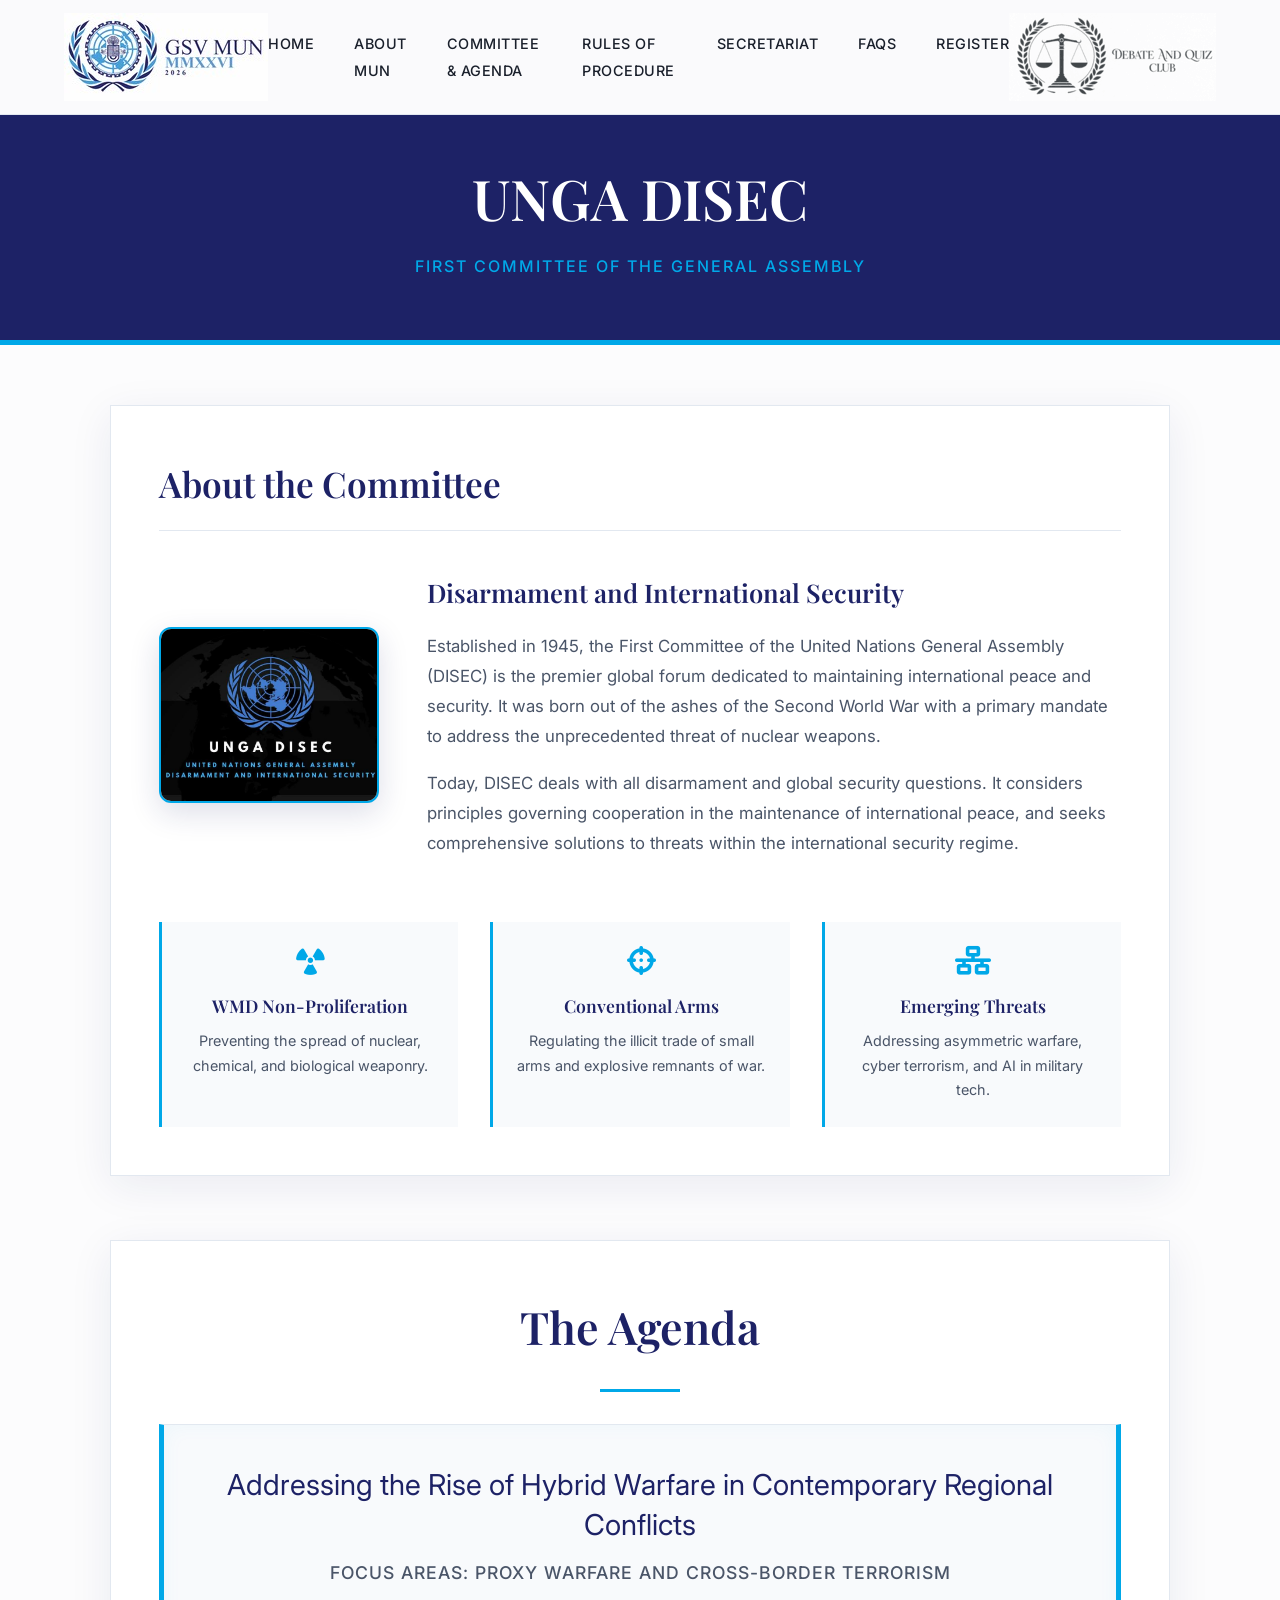
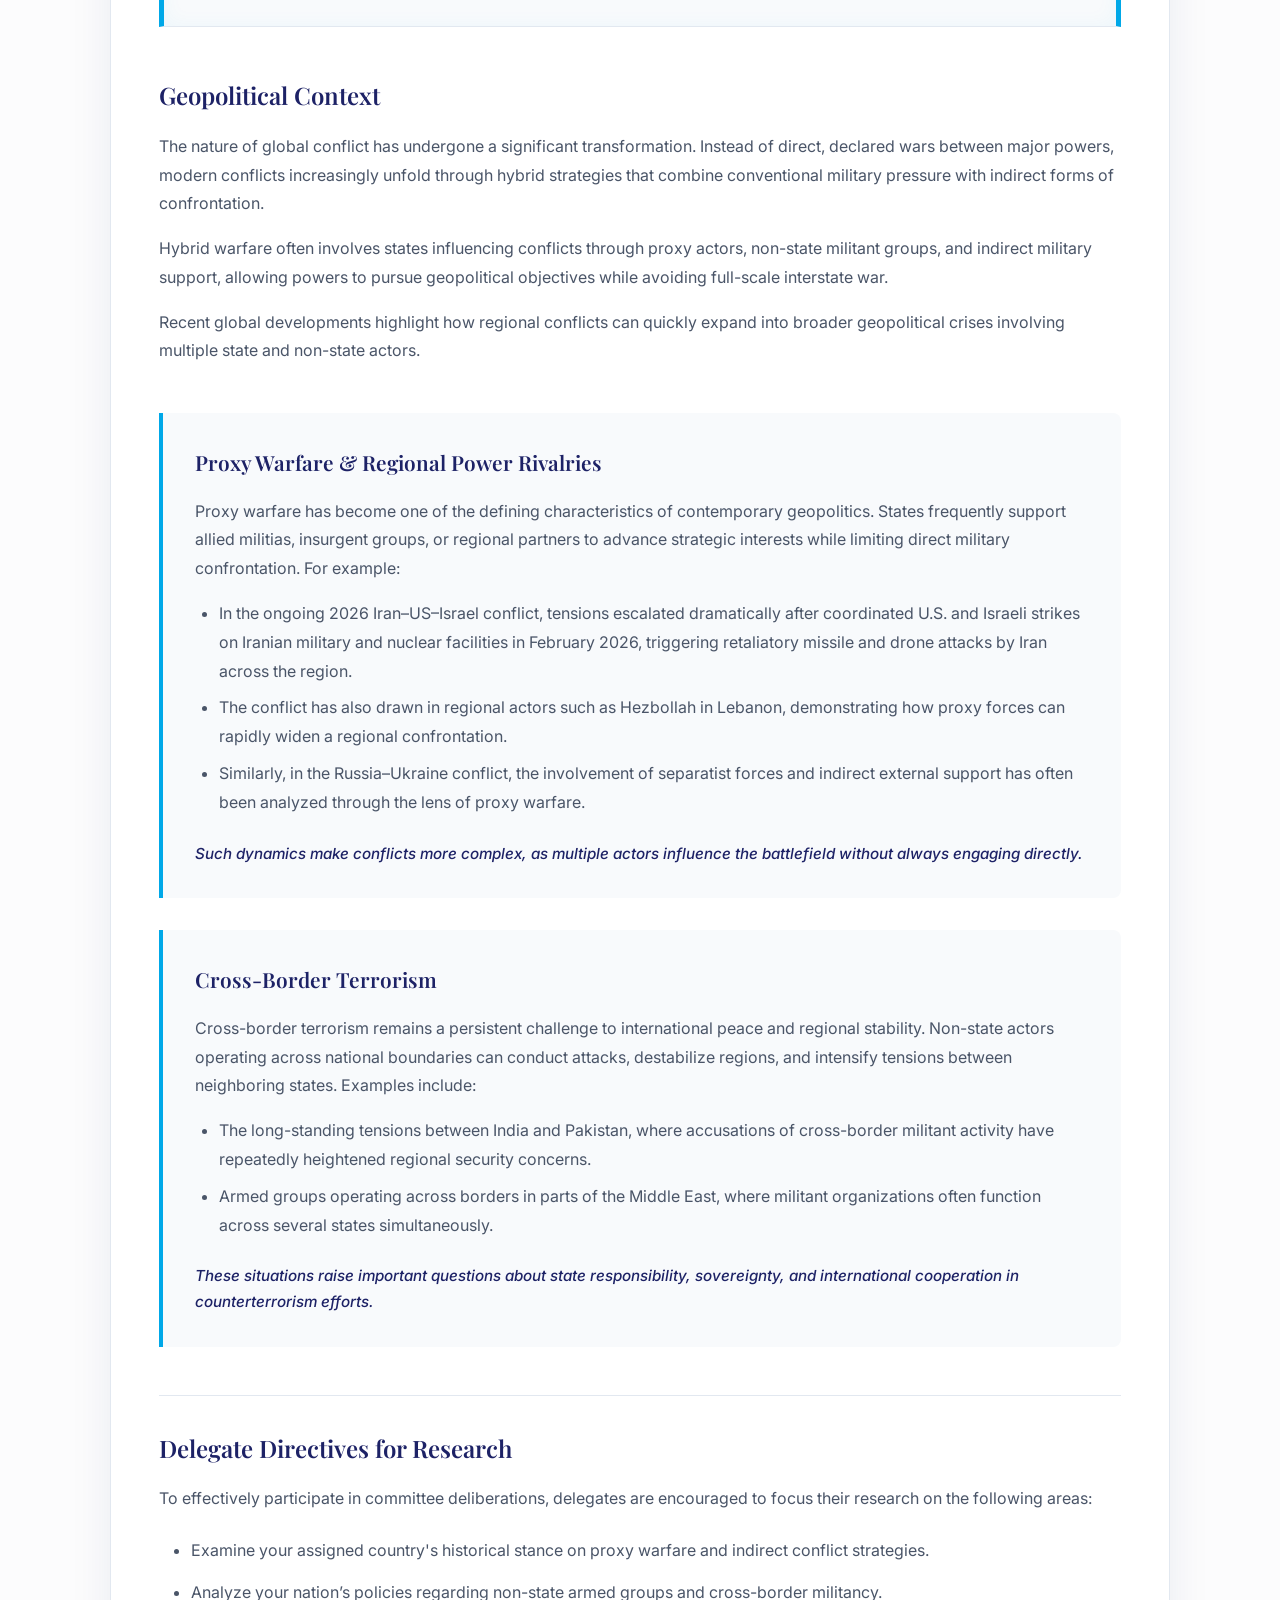
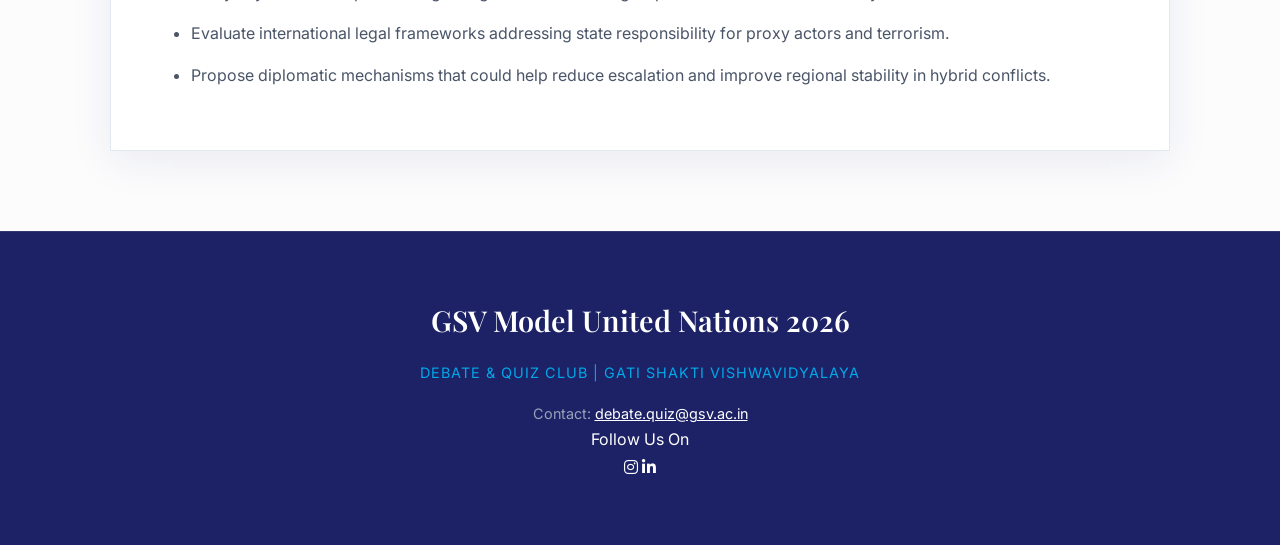
==== committee.html @ 4e517fa3 "First commit" ====
<!doctype html>
<html lang="en">
  <head>
    <meta charset="UTF-8" />
    <meta name="viewport" content="width=device-width, initial-scale=1.0" />
    <title>Committee & Agenda | GSV MUN 2026</title>
    <link rel="stylesheet" href="style.css" />
    <link
      rel="stylesheet"
      href="https://cdnjs.cloudflare.com/ajax/libs/font-awesome/6.4.0/css/all.min.css"
    />
    <style>
      .page-header {
        background-color: var(--logo-dark-blue);
        padding: 150px 20px 60px;
        text-align: center;
        color: var(--white);
        border-bottom: 5px solid var(--logo-bright-blue);
      }
      .page-header h1 {
        color: var(--white);
        font-size: 3.5rem;
        margin-bottom: 0.5rem;
      }

      /* Committee Profile Layout */
      /* Committee Profile Layout */
      /* Committee Profile Layout */
      .committee-profile {
        display: grid;
        grid-template-columns: 220px 1fr;
        gap: 3rem;
        align-items: center; /* Changed from 'start' to 'center' */
        margin-bottom: 4rem;
      }

      .committee-logo-placeholder {
        width: 100%;
        height: auto;
        border-radius: 12px; /* Sleek rounded corners instead of a circle */
        background: #000000; /* Black background to blend with your logo */
        border: 2px solid var(--logo-bright-blue);
        box-shadow: 0 10px 30px rgba(29, 34, 102, 0.15);
        object-fit: cover;
        padding: 0; /* Removed padding so the image fills the frame */
      }
      /* Agenda Focus Box */
      .agenda-title {
        color: var(--logo-dark-blue);
        font-size: 1.8rem;
        line-height: 1.4;
        text-align: center;
        margin: 2rem 0;
        padding: 2.5rem;
        background: #f8fafc;
        border: 1px solid var(--border-light);
        border-left: 5px solid var(--logo-bright-blue);
        border-right: 5px solid var(--logo-bright-blue);
        box-shadow: inset 0 0 20px rgba(0, 168, 232, 0.05);
      }

      /* Mobile Adjustments */
      @media (max-width: 900px) {
        .committee-profile {
          grid-template-columns: 1fr;
          gap: 2rem;
          text-align: center;
        }
        .committee-logo-placeholder {
          max-width: 200px;
          margin: 0 auto;
        }
      }
    </style>
  </head>
  <body>
    <nav class="navbar">
      <img
        src="images/gsv-mun-small (6).jpeg"
        alt="GSV MUN 2026"
        class="nav-logo"
      />

      <ul class="nav-links">
        <li><a href="index.html">Home</a></li>
        <li><a href="about-mun.html">About MUN</a></li>
        <li><a href="committee.html">Committee & Agenda</a></li>
        <li><a href="rules.html">Rules of Procedure</a></li>
        <li><a href="secretariat.html">Secretariat</a></li>
        <li><a href="faq.html">FAQs</a></li>
        <li><a href="register.html">Register</a></li>
      </ul>

      <div class="nav-right">
        <img
          src="images/dnq logo updated (1).png"
          alt="EPITOME '26"
          class="nav-logo"
        />
        <div class="hamburger">
          <span class="bar"></span>
          <span class="bar"></span>
          <span class="bar"></span>
        </div>
      </div>
    </nav>

    <header class="page-header">
      <h1>UNGA DISEC</h1>
      <p
        style="
          color: var(--logo-bright-blue);
          font-family: &quot;Inter&quot;, sans-serif;
          letter-spacing: 2px;
          text-transform: uppercase;
          font-weight: 500;
        "
      >
        First Committee of the General Assembly
      </p>
    </header>

    <main class="container" style="padding-top: 60px">
      <section class="card reveal-element" style="margin-bottom: 4rem">
        <h2
          style="
            font-size: 2.2rem;
            margin-bottom: 2.5rem;
            color: var(--logo-dark-blue);
            border-bottom: 1px solid var(--border-light);
            padding-bottom: 1rem;
          "
        >
          About the Committee
        </h2>

        <div class="committee-profile">
          <img
            src="images/unga-disec.jpg"
            alt="UNGA DISEC Logo"
            class="committee-logo-placeholder"
          />

          <div>
            <h3 style="font-size: 1.6rem; margin-bottom: 1rem">
              Disarmament and International Security
            </h3>
            <p
              style="
                font-size: 1.05rem;
                color: var(--text-body);
                line-height: 1.8;
                margin-bottom: 1rem;
              "
            >
              Established in 1945, the First Committee of the United Nations
              General Assembly (DISEC) is the premier global forum dedicated to
              maintaining international peace and security. It was born out of
              the ashes of the Second World War with a primary mandate to
              address the unprecedented threat of nuclear weapons.
            </p>
            <p
              style="
                font-size: 1.05rem;
                color: var(--text-body);
                line-height: 1.8;
              "
            >
              Today, DISEC deals with all disarmament and global security
              questions. It considers principles governing cooperation in the
              maintenance of international peace, and seeks comprehensive
              solutions to threats within the international security regime.
            </p>
          </div>
        </div>

        <div class="grid-3" style="margin-top: 2rem">
          <div class="info-box" style="margin: 0; text-align: center">
            <i
              class="fa-solid fa-radiation"
              style="
                font-size: 1.8rem;
                color: var(--logo-bright-blue);
                margin-bottom: 1rem;
              "
            ></i>
            <h4 style="font-size: 1.1rem; margin-bottom: 0.5rem">
              WMD Non-Proliferation
            </h4>
            <p style="font-size: 0.9rem">
              Preventing the spread of nuclear, chemical, and biological
              weaponry.
            </p>
          </div>
          <div class="info-box" style="margin: 0; text-align: center">
            <i
              class="fa-solid fa-crosshairs"
              style="
                font-size: 1.8rem;
                color: var(--logo-bright-blue);
                margin-bottom: 1rem;
              "
            ></i>
            <h4 style="font-size: 1.1rem; margin-bottom: 0.5rem">
              Conventional Arms
            </h4>
            <p style="font-size: 0.9rem">
              Regulating the illicit trade of small arms and explosive remnants
              of war.
            </p>
          </div>
          <div class="info-box" style="margin: 0; text-align: center">
            <i
              class="fa-solid fa-network-wired"
              style="
                font-size: 1.8rem;
                color: var(--logo-bright-blue);
                margin-bottom: 1rem;
              "
            ></i>
            <h4 style="font-size: 1.1rem; margin-bottom: 0.5rem">
              Emerging Threats
            </h4>
            <p style="font-size: 0.9rem">
              Addressing asymmetric warfare, cyber terrorism, and AI in military
              tech.
            </p>
          </div>
        </div>
      </section>

      <section class="card reveal-element">
        <h2 class="section-title" style="margin-bottom: 1rem">The Agenda</h2>

        <div class="agenda-title">
          Addressing the Rise of Hybrid Warfare in Contemporary Regional
          Conflicts<br />
          <span
            style="
              font-family: &quot;Inter&quot;, sans-serif;
              font-size: 1.1rem;
              font-weight: 500;
              color: var(--text-body);
              display: block;
              margin-top: 1rem;
              text-transform: uppercase;
              letter-spacing: 1px;
            "
          >
            Focus Areas: Proxy Warfare and Cross-Border Terrorism
          </span>
        </div>

        <h4
          style="
            font-size: 1.5rem;
            margin-top: 3rem;
            margin-bottom: 1rem;
            color: var(--logo-dark-blue);
          "
        >
          Geopolitical Context
        </h4>
        <p
          style="color: var(--text-body); line-height: 1.8; margin-bottom: 1rem"
        >
          The nature of global conflict has undergone a significant
          transformation. Instead of direct, declared wars between major powers,
          modern conflicts increasingly unfold through hybrid strategies that
          combine conventional military pressure with indirect forms of
          confrontation.
        </p>
        <p
          style="color: var(--text-body); line-height: 1.8; margin-bottom: 1rem"
        >
          Hybrid warfare often involves states influencing conflicts through
          proxy actors, non-state militant groups, and indirect military
          support, allowing powers to pursue geopolitical objectives while
          avoiding full-scale interstate war.
        </p>
        <p
          style="color: var(--text-body); line-height: 1.8; margin-bottom: 3rem"
        >
          Recent global developments highlight how regional conflicts can
          quickly expand into broader geopolitical crises involving multiple
          state and non-state actors.
        </p>

        <div
          style="
            background: #f8fafc;
            border-left: 4px solid var(--logo-bright-blue);
            padding: 2rem;
            margin-bottom: 2rem;
            border-radius: 0 8px 8px 0;
          "
        >
          <h4
            style="
              font-size: 1.3rem;
              margin-bottom: 1rem;
              color: var(--logo-dark-blue);
            "
          >
            Proxy Warfare & Regional Power Rivalries
          </h4>
          <p
            style="
              color: var(--text-body);
              line-height: 1.8;
              margin-bottom: 1rem;
            "
          >
            Proxy warfare has become one of the defining characteristics of
            contemporary geopolitics. States frequently support allied militias,
            insurgent groups, or regional partners to advance strategic
            interests while limiting direct military confrontation. For example:
          </p>
          <ul
            style="
              margin-left: 1.5rem;
              color: var(--text-body);
              line-height: 1.8;
              margin-bottom: 1.5rem;
            "
          >
            <li style="margin-bottom: 0.5rem">
              In the ongoing 2026 Iran–US–Israel conflict, tensions escalated
              dramatically after coordinated U.S. and Israeli strikes on Iranian
              military and nuclear facilities in February 2026, triggering
              retaliatory missile and drone attacks by Iran across the region.
            </li>
            <li style="margin-bottom: 0.5rem">
              The conflict has also drawn in regional actors such as Hezbollah
              in Lebanon, demonstrating how proxy forces can rapidly widen a
              regional confrontation.
            </li>
            <li style="margin-bottom: 0.5rem">
              Similarly, in the Russia–Ukraine conflict, the involvement of
              separatist forces and indirect external support has often been
              analyzed through the lens of proxy warfare.
            </li>
          </ul>
          <p
            style="
              color: var(--logo-dark-blue);
              font-weight: 500;
              font-size: 0.95rem;
              font-style: italic;
            "
          >
            Such dynamics make conflicts more complex, as multiple actors
            influence the battlefield without always engaging directly.
          </p>
        </div>

        <div
          style="
            background: #f8fafc;
            border-left: 4px solid var(--logo-bright-blue);
            padding: 2rem;
            margin-bottom: 3rem;
            border-radius: 0 8px 8px 0;
          "
        >
          <h4
            style="
              font-size: 1.3rem;
              margin-bottom: 1rem;
              color: var(--logo-dark-blue);
            "
          >
            Cross-Border Terrorism
          </h4>
          <p
            style="
              color: var(--text-body);
              line-height: 1.8;
              margin-bottom: 1rem;
            "
          >
            Cross-border terrorism remains a persistent challenge to
            international peace and regional stability. Non-state actors
            operating across national boundaries can conduct attacks,
            destabilize regions, and intensify tensions between neighboring
            states. Examples include:
          </p>
          <ul
            style="
              margin-left: 1.5rem;
              color: var(--text-body);
              line-height: 1.8;
              margin-bottom: 1.5rem;
            "
          >
            <li style="margin-bottom: 0.5rem">
              The long-standing tensions between India and Pakistan, where
              accusations of cross-border militant activity have repeatedly
              heightened regional security concerns.
            </li>
            <li style="margin-bottom: 0.5rem">
              Armed groups operating across borders in parts of the Middle East,
              where militant organizations often function across several states
              simultaneously.
            </li>
          </ul>
          <p
            style="
              color: var(--logo-dark-blue);
              font-weight: 500;
              font-size: 0.95rem;
              font-style: italic;
            "
          >
            These situations raise important questions about state
            responsibility, sovereignty, and international cooperation in
            counterterrorism efforts.
          </p>
        </div>

        <h4
          style="
            font-size: 1.5rem;
            margin-bottom: 1rem;
            border-top: 1px solid var(--border-light);
            padding-top: 2rem;
            color: var(--logo-dark-blue);
          "
        >
          Delegate Directives for Research
        </h4>
        <p style="color: var(--text-body); margin-bottom: 1.5rem">
          To effectively participate in committee deliberations, delegates are
          encouraged to focus their research on the following areas:
        </p>

        <ul
          style="margin-left: 2rem; color: var(--text-body); line-height: 1.8"
        >
          <li style="margin-bottom: 0.8rem">
            Examine your assigned country's historical stance on proxy warfare
            and indirect conflict strategies.
          </li>
          <li style="margin-bottom: 0.8rem">
            Analyze your nation’s policies regarding non-state armed groups and
            cross-border militancy.
          </li>
          <li style="margin-bottom: 0.8rem">
            Evaluate international legal frameworks addressing state
            responsibility for proxy actors and terrorism.
          </li>
          <li style="margin-bottom: 0.8rem">
            Propose diplomatic mechanisms that could help reduce escalation and
            improve regional stability in hybrid conflicts.
          </li>
        </ul>
      </section>
    </main>

    <footer>
      <h3 style="font-family: &quot;Playfair Display&quot;, serif">
        GSV Model United Nations 2026
      </h3>

      <p
        style="
          text-transform: uppercase;
          letter-spacing: 1px;
          margin-bottom: 1rem;
          color: var(--logo-bright-blue);
        "
      >
        Debate & Quiz Club | Gati Shakti Vishwavidyalaya
      </p>

      <p>
        Contact:
        <a
          href="mailto:debate.quiz@gsv.ac.in"
          style="color: var(--white); text-decoration: underline"
          >debate.quiz@gsv.ac.in</a
        >
      </p>

      <div class="social-container">
        <span class="social-label">Follow Us On</span>

        <div class="social-icons">
          <a
            href="https://www.instagram.com/d.q.gsv/"
            class="social-icon"
            aria-label="Instagram"
            target="_blank"
          >
            <i class="fa-brands fa-instagram"></i>
          </a>

          <a
            href="https://www.linkedin.com/company/108378145/"
            class="social-icon"
            aria-label="LinkedIn"
            target="_blank"
          >
            <i class="fa-brands fa-linkedin-in"></i>
          </a>
        </div>
      </div>
    </footer>

    <script src="script.js"></script>
  </body>
</html>
---- style.css ----
/* ==========================================================================
   GSV MUN - Premium Global Styles (Logo Matched)
   ========================================================================== */
@import url("https://fonts.googleapis.com/css2?family=Inter:wght@300;400;500;600&family=Playfair+Display:ital,wght@0,500;0,600;0,700;1,500&display=swap");

:root {
  /* Exact colors extracted from the GSV MUN Logo */
  --logo-dark-blue: #1d2266;
  --logo-bright-blue: #00a8e8;

  --text-dark: #1a202c;
  --text-body: #4a5568;
  --bg-light: #fcfcfd;
  --white: #ffffff;
  --border-light: #e2e8f0;
  --shadow-elegant: 0 10px 40px rgba(29, 34, 102, 0.08); /* Tinted to match dark blue */
}

* {
  margin: 0;
  padding: 0;
  box-sizing: border-box;
}

body {
  font-family: "Inter", sans-serif;
  color: var(--text-body);
  background-color: var(--bg-light);
  line-height: 1.7;
  -webkit-font-smoothing: antialiased;
}

h1,
h2,
h3,
h4,
h5 {
  font-family: "Playfair Display", serif;
  color: var(--logo-dark-blue);
  font-weight: 600;
}

a {
  text-decoration: none;
  color: inherit;
  transition: all 0.3s ease;
}

/* ==========================================================================
   Premium Navigation Bar
   ========================================================================== */
.navbar {
  position: fixed;
  top: 0;
  width: 100%;
  background: rgba(255, 255, 255, 0.98);
  backdrop-filter: blur(10px);
  border-bottom: 1px solid var(--border-light);
  display: grid;
  grid-template-columns: auto 1fr auto;
  align-items: center;
  padding: 0.8rem 4rem;
  z-index: 1000;
  transition: box-shadow 0.3s ease;
}

.navbar.scrolled {
  box-shadow: 0 4px 20px rgba(0, 0, 0, 0.04);
}

.logo-placeholder {
  width: 140px;
  height: 60px;
  background: #f1f5f9;
  border: 1px dashed #cbd5e1;
  display: flex;
  align-items: center;
  justify-content: center;
  font-size: 0.8rem;
  font-family: "Inter", sans-serif;
  font-weight: 600;
  color: var(--logo-dark-blue);
  text-transform: uppercase;
  letter-spacing: 1px;
}

.nav-links {
  display: flex;
  justify-content: center;
  list-style: none;
  gap: 2.5rem;
}

.nav-links a {
  font-weight: 500;
  font-size: 0.9rem;
  color: var(--text-dark);
  text-transform: uppercase;
  letter-spacing: 0.5px;
  position: relative;
  padding-bottom: 5px;
}

.nav-links a::after {
  content: "";
  position: absolute;
  width: 0;
  height: 2px;
  bottom: 0;
  left: 0;
  background-color: var(--logo-bright-blue);
  transition: width 0.3s ease;
}

.nav-links a:hover::after {
  width: 100%;
}

.nav-links a:hover {
  color: var(--logo-dark-blue);
}

/* ==========================================================================
   Hero Section
   ========================================================================== */
.hero {
  height: 100vh;
  display: flex;
  flex-direction: column;
  justify-content: center;
  align-items: center;
  text-align: center;
  padding: 0 20px;
  background-color: var(--logo-dark-blue);
  color: var(--white);
  position: relative;
  border-bottom: 8px solid var(--logo-bright-blue);
}

.hero-content {
  max-width: 900px;
  z-index: 2;
  animation: fadeIn 1.5s ease;
}

/* Hero Section EPITOME Logo */
.hero-epitome-logo {
  height: 45px; /* Keeps it small and elegant */
  width: auto;
  display: block;
  margin: 0 auto 1.5rem auto; /* Centers the image and pushes the text below it down */
  object-fit: contain;
}

/* Mobile adjustment for the hero logo */
@media (max-width: 600px) {
  .hero-epitome-logo {
    height: 35px;
    margin-bottom: 1rem;
  }
}
@keyframes fadeIn {
  from {
    opacity: 0;
    transform: translateY(20px);
  }
  to {
    opacity: 1;
    transform: translateY(0);
  }
}

.hero h1 {
  color: var(--white);
  font-size: 4.5rem;
  line-height: 1.1;
  margin-bottom: 1rem;
  letter-spacing: -1px;
}

.hero h3 {
  color: var(--logo-bright-blue);
  font-family: "Inter", sans-serif;
  font-weight: 400;
  text-transform: uppercase;
  letter-spacing: 3px;
  font-size: 1rem;
  margin-bottom: 2rem;
}

.hero p {
  font-size: 1.1rem;
  font-weight: 300;
  color: #e2e8f0;
  max-width: 700px;
  margin: 0 auto 3rem auto;
}

.btn-primary {
  display: inline-block;
  background: var(--logo-bright-blue);
  color: var(--white);
  padding: 1rem 2.5rem;
  font-family: "Inter", sans-serif;
  font-size: 0.95rem;
  font-weight: 600;
  text-transform: uppercase;
  letter-spacing: 1.5px;
  border: 1px solid var(--logo-bright-blue);
  transition: all 0.3s ease;
}

.btn-primary:hover {
  background: transparent;
  color: var(--logo-bright-blue);
}

/* ==========================================================================
   Layouts & Elegant Cards
   ========================================================================== */
.container {
  max-width: 1100px;
  margin: 0 auto;
  padding: 120px 20px 80px 20px;
}

.section-title {
  text-align: center;
  font-size: 2.8rem;
  margin-bottom: 3rem;
  color: var(--logo-dark-blue);
}

.section-title::after {
  content: "";
  display: block;
  width: 80px;
  height: 3px;
  background: var(--logo-bright-blue);
  margin: 1.5rem auto 0;
}

/* Elegant Solid Cards */
.card {
  background: var(--white);
  padding: 3rem;
  box-shadow: var(--shadow-elegant);
  border: 1px solid var(--border-light);
  transition:
    transform 0.4s ease,
    box-shadow 0.4s ease;
}

.card:hover {
  transform: translateY(-5px);
  box-shadow: 0 20px 50px rgba(29, 34, 102, 0.12);
}

.grid-2 {
  display: grid;
  grid-template-columns: 1fr 1fr;
  gap: 3rem;
}
.grid-3 {
  display: grid;
  grid-template-columns: repeat(3, 1fr);
  gap: 2rem;
}

/* Highlights */
.highlight-card {
  text-align: center;
  padding: 2.5rem 1.5rem;
  border-bottom: 3px solid transparent;
}

.highlight-card:hover {
  border-bottom: 3px solid var(--logo-bright-blue);
}

.highlight-card i {
  font-size: 2rem;
  color: var(--logo-bright-blue);
  margin-bottom: 1.5rem;
}

.highlight-card h4 {
  font-family: "Inter", sans-serif;
  text-transform: uppercase;
  font-size: 0.9rem;
  letter-spacing: 1px;
  margin-bottom: 0.5rem;
}

/* Info Box */
.info-box {
  padding: 1.5rem;
  border-left: 3px solid var(--logo-bright-blue);
  background: #f8fafc;
  margin: 1.5rem 0;
}

/* ==========================================================================
   Footer
   ========================================================================== */
footer {
  background: var(--logo-dark-blue);
  color: var(--white);
  text-align: center;
  padding: 4rem 20px;
  border-top: 1px solid rgba(255, 255, 255, 0.1);
}

footer h3 {
  color: var(--white);
  font-size: 1.8rem;
  margin-bottom: 1rem;
}

footer p {
  color: #94a3b8;
  font-size: 0.9rem;
  font-family: "Inter", sans-serif;
}

/* ==========================================================================
   Responsive Design & Mobile Navigation
   ========================================================================== */
.nav-right {
  display: flex;
  align-items: center;
  gap: 15px;
}

.hamburger {
  display: none;
  cursor: pointer;
  flex-direction: column;
  gap: 5px;
  z-index: 1001; /* Keeps it above the mobile menu */
}

.hamburger .bar {
  width: 25px;
  height: 3px;
  background-color: var(--logo-dark-blue);
  transition: all 0.3s ease;
  border-radius: 3px;
}

@media (max-width: 1024px) {
  .navbar {
    padding: 1rem 2rem;
  }
  .nav-links {
    gap: 1.5rem;
  }
}

@media (max-width: 900px) {
  /* Navbar Mobile Transformation */
  .navbar {
    grid-template-columns: auto auto;
    justify-content: space-between;
  }

  .hamburger {
    display: flex;
  }

  .nav-links {
    position: absolute;
    top: 100%;
    left: 0;
    width: 100%;
    background: rgba(255, 255, 255, 0.98);
    backdrop-filter: blur(10px);
    flex-direction: column;
    align-items: center;
    padding: 2rem 0;
    gap: 1.5rem;
    box-shadow: 0 10px 20px rgba(0, 0, 0, 0.05);
    border-bottom: 2px solid var(--logo-bright-blue);

    /* Smooth dropdown animation using clip-path */
    clip-path: polygon(0 0, 100% 0, 100% 0, 0 0);
    transition: clip-path 0.4s ease-in-out;
  }

  .nav-links.active {
    clip-path: polygon(0 0, 100% 0, 100% 100%, 0 100%);
  }

  /* Hamburger Animation to 'X' */
  .hamburger.active .bar:nth-child(2) {
    opacity: 0;
  }
  .hamburger.active .bar:nth-child(1) {
    transform: translateY(8px) rotate(45deg);
  }
  .hamburger.active .bar:nth-child(3) {
    transform: translateY(-8px) rotate(-45deg);
  }

  /* Layout Adjustments */
  .grid-2,
  .grid-3 {
    grid-template-columns: 1fr;
    gap: 1.5rem;
  }
  .card {
    padding: 2rem 1.5rem;
  }
  .container {
    padding: 100px 15px 50px 15px;
  }

  /* Typography Adjustments */
  .hero h1 {
    font-size: 3rem;
  }
  .section-title {
    font-size: 2.2rem;
  }
  .page-header h1 {
    font-size: 2.5rem;
  }
  /* ==========================================================================
   Social Media Links (Footer)
   ========================================================================== */
  .social-container {
    margin-top: 2.5rem;
    display: flex;
    flex-direction: column;
    align-items: center;
    gap: 12px;
  }

  .social-label {
    font-family: "Inter", sans-serif;
    font-size: 0.8rem;
    text-transform: uppercase;
    letter-spacing: 2px;
    color: #94a3b8;
  }

  .social-icons {
    display: flex;
    gap: 15px;
  }

  .social-icon {
    display: flex;
    align-items: center;
    justify-content: center;
    width: 42px;
    height: 42px;
    border-radius: 50%;
    border: 1px solid rgba(255, 255, 255, 0.2);
    color: var(--white);
    font-size: 1.2rem;
    transition: all 0.3s ease;
  }

  .social-icon:hover {
    background-color: var(--logo-bright-blue);
    border-color: var(--logo-bright-blue);
    color: var(--logo-dark-blue);
    transform: translateY(-3px);
    box-shadow: 0 5px 15px rgba(0, 168, 232, 0.3);
  }
}

@media (max-width: 600px) {
  /* Small Phone Adjustments */
  .hero h1 {
    font-size: 2.2rem;
  }
  .hero h3 {
    font-size: 0.85rem;
    letter-spacing: 2px;
  }
  .section-title {
    font-size: 1.8rem;
  }

  /* Shrink placeholders so they fit on narrow screens */
  .logo-placeholder {
    width: 100px;
    height: 45px;
    font-size: 0.6rem;
  }

  .sg-photo-large {
    height: 300px;
  }
  .btn-primary {
    padding: 0.8rem 1.5rem;
    width: 100%;
    text-align: center;
  }
  /* Image Tag Overrides for Placeholders */
  img.profile-img-placeholder,
  img.sg-photo-large,
  img.committee-logo-placeholder {
    object-fit: cover; /* Ensures the photo fills the circle/box perfectly without stretching */
    background: transparent;
    padding: 0;
  }

  .nav-logo {
    height: 60px; /* Matches the navbar height */
    width: auto;
    object-fit: contain;
  }
}
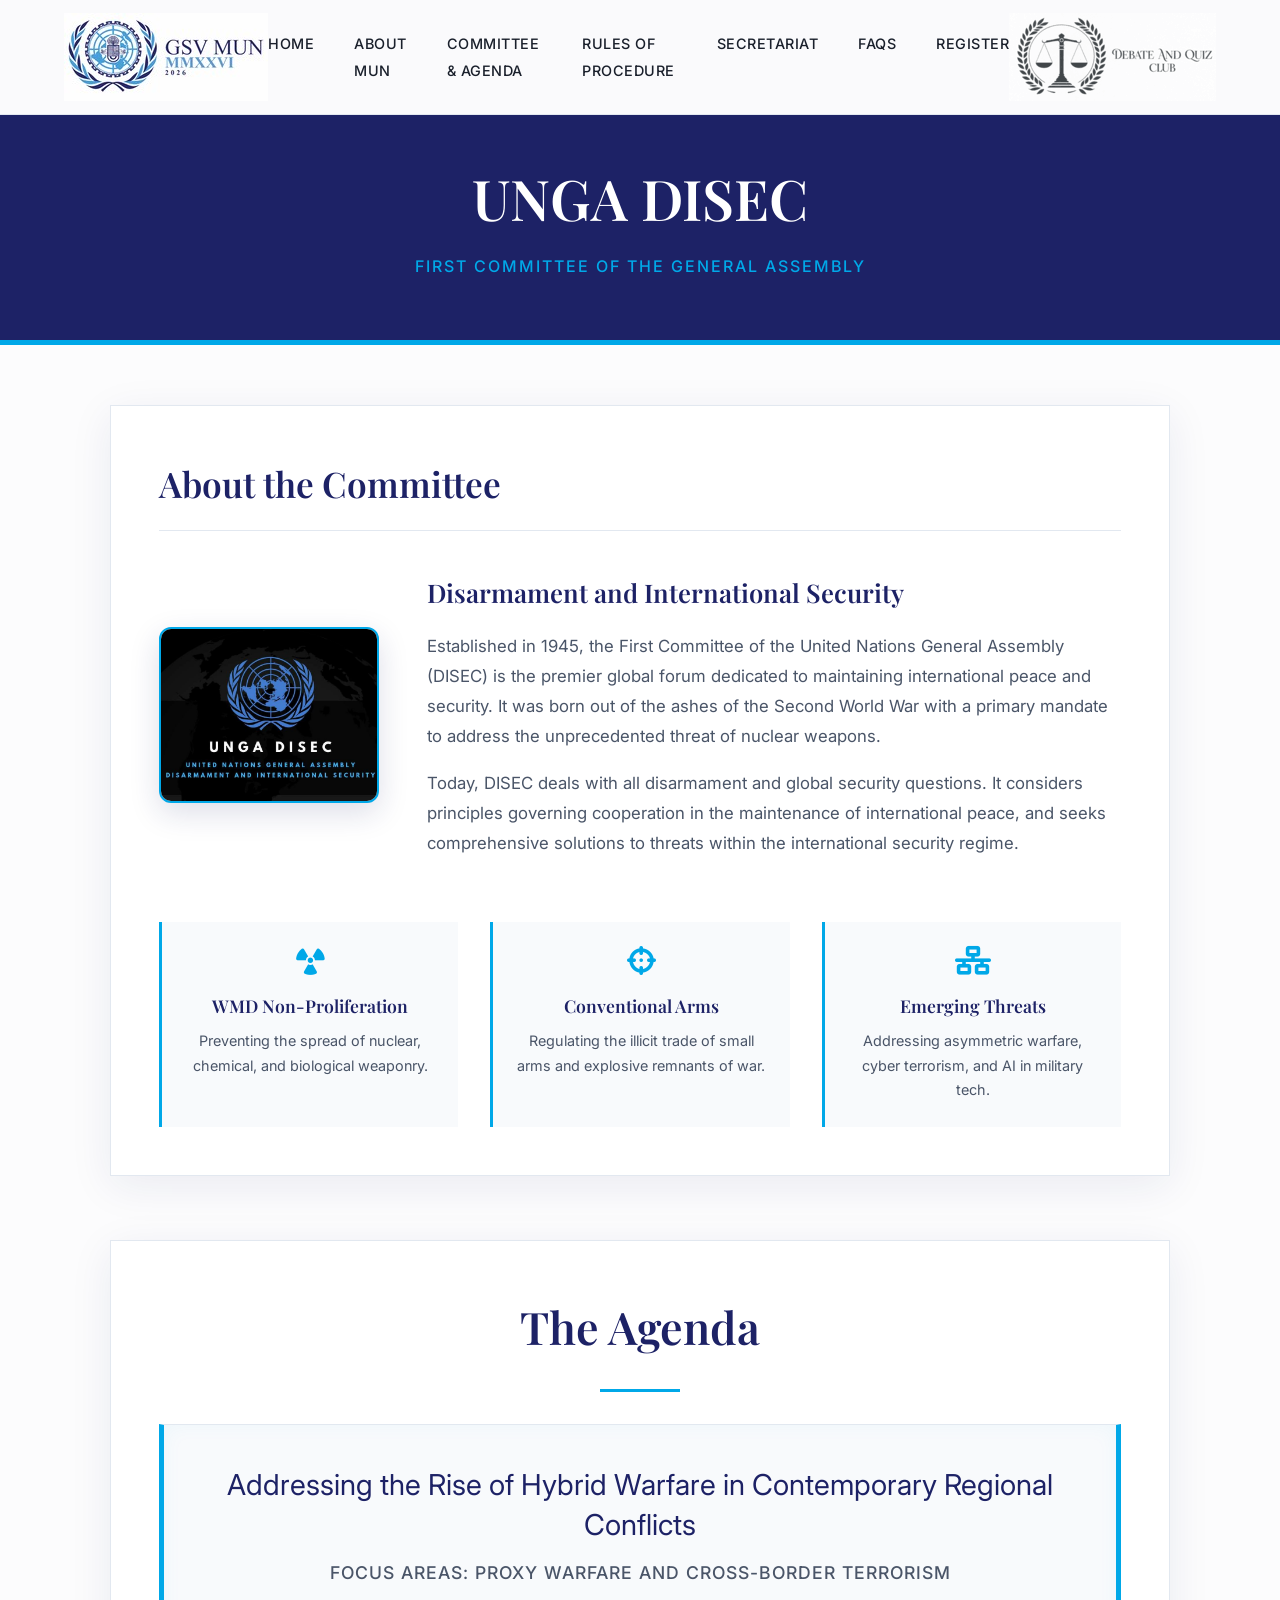
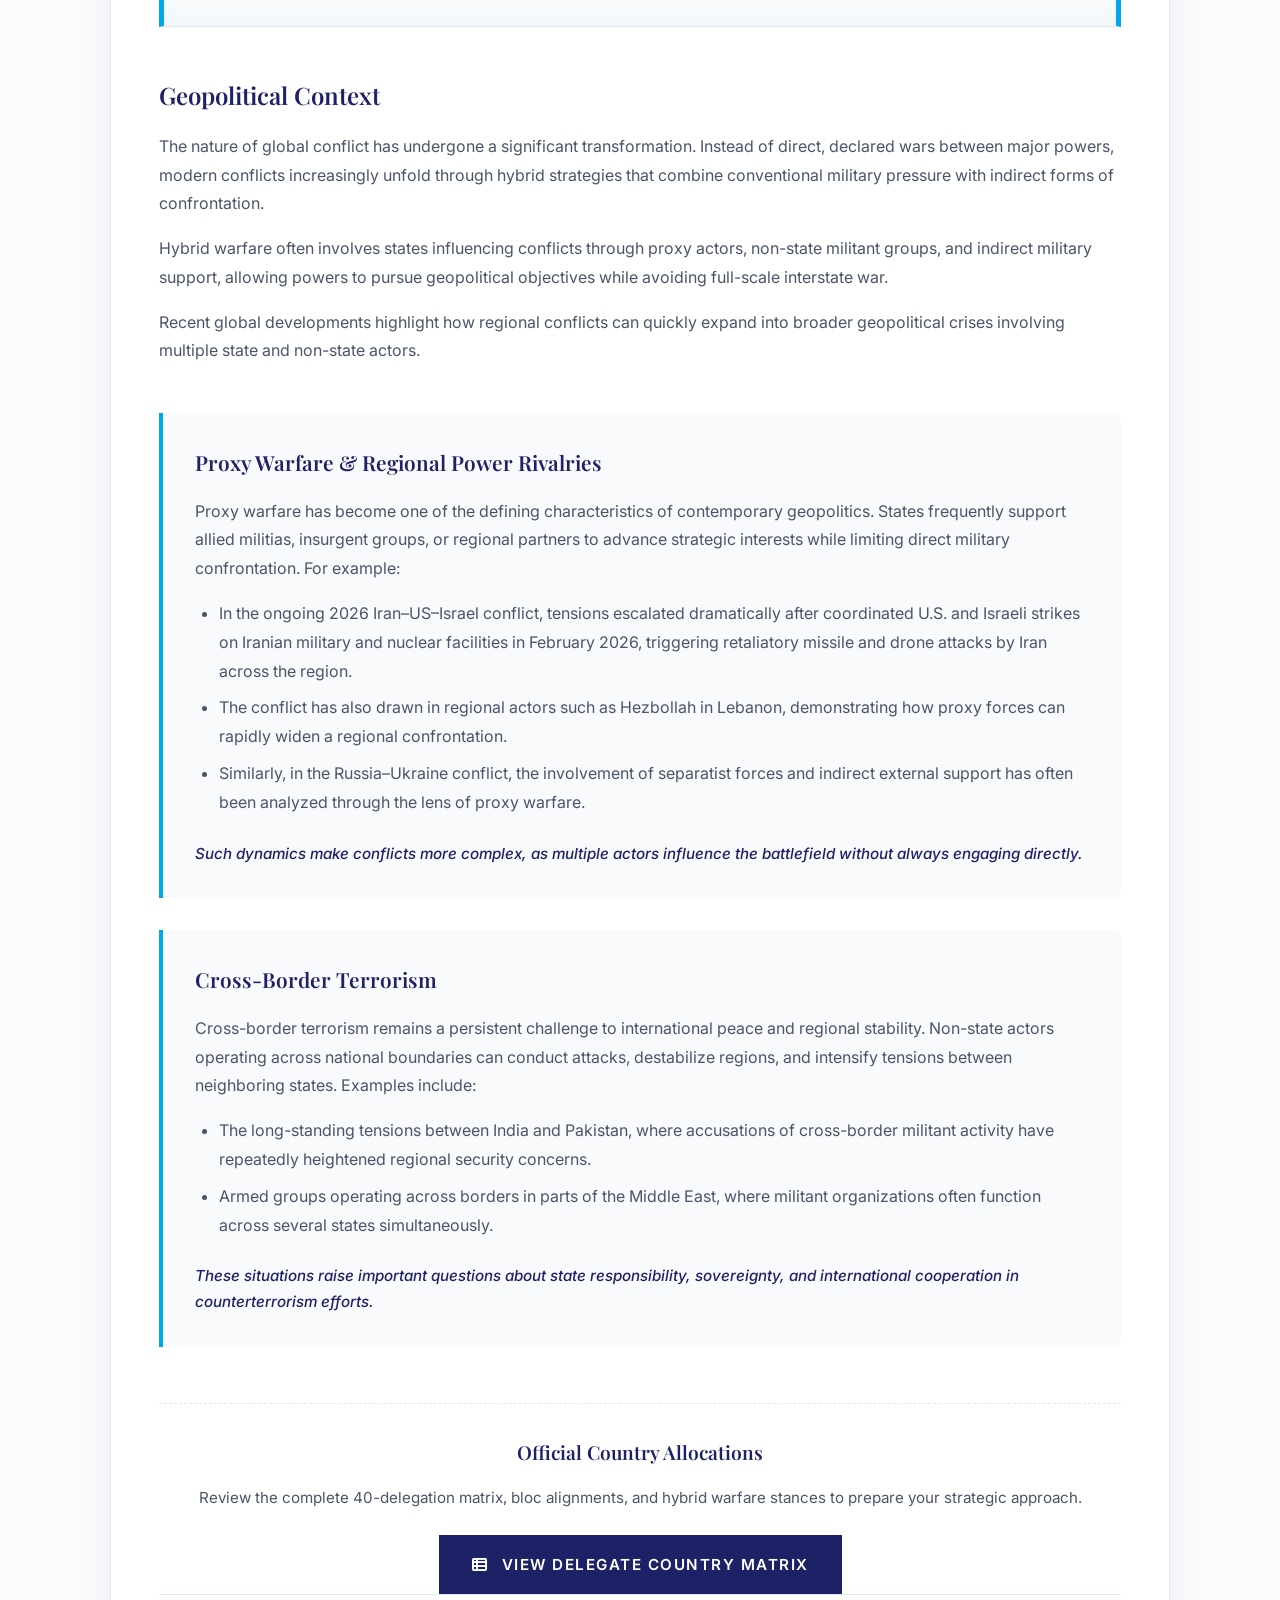
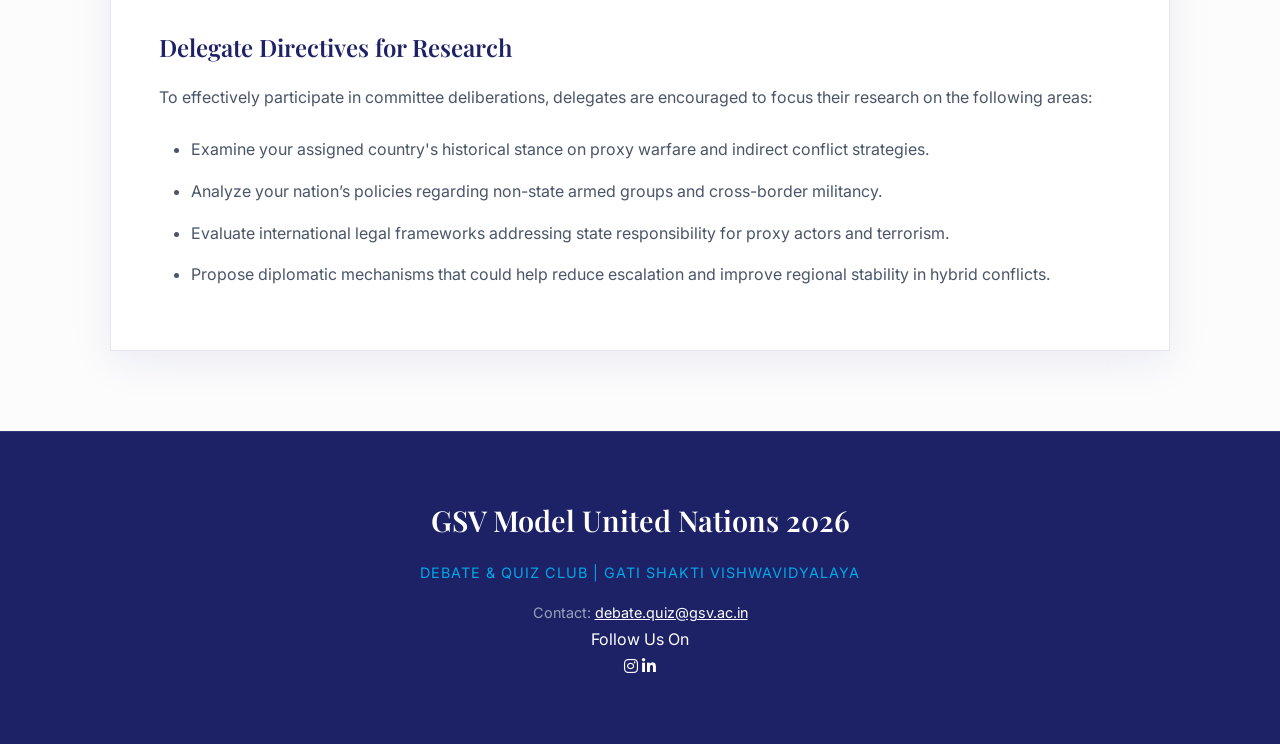
==== commit c8f7070b: "Added the Country Delegate Matrix" ====
--- a/committee.html
+++ b/committee.html
@@ -4,6 +4,7 @@
     <meta charset="UTF-8" />
     <meta name="viewport" content="width=device-width, initial-scale=1.0" />
     <title>Committee & Agenda | GSV MUN 2026</title>
+    <link rel="icon" type="image/png" href="images/favicon.png" />
     <link rel="stylesheet" href="style.css" />
     <link
       rel="stylesheet"
@@ -417,7 +418,46 @@
             counterterrorism efforts.
           </p>
         </div>
-
+        <div
+          style="
+            text-align: center;
+            margin-top: 3.5rem;
+            padding-top: 2rem;
+            border-top: 1px dashed var(--border-light);
+          "
+        >
+          <h4
+            style="
+              color: var(--logo-dark-blue);
+              font-size: 1.2rem;
+              margin-bottom: 1rem;
+            "
+          >
+            Official Country Allocations
+          </h4>
+          <p
+            style="
+              color: var(--text-body);
+              margin-bottom: 1.5rem;
+              font-size: 0.95rem;
+            "
+          >
+            Review the complete 40-delegation matrix, bloc alignments, and
+            hybrid warfare stances to prepare your strategic approach.
+          </p>
+          <a
+            href="country-matrix.html"
+            class="btn-primary"
+            style="
+              background: var(--logo-dark-blue);
+              border-color: var(--logo-dark-blue);
+              padding: 1rem 2rem;
+            "
+          >
+            <i class="fa-solid fa-table-list" style="margin-right: 8px"></i>
+            View Delegate Country Matrix
+          </a>
+        </div>
         <h4
           style="
             font-size: 1.5rem;
